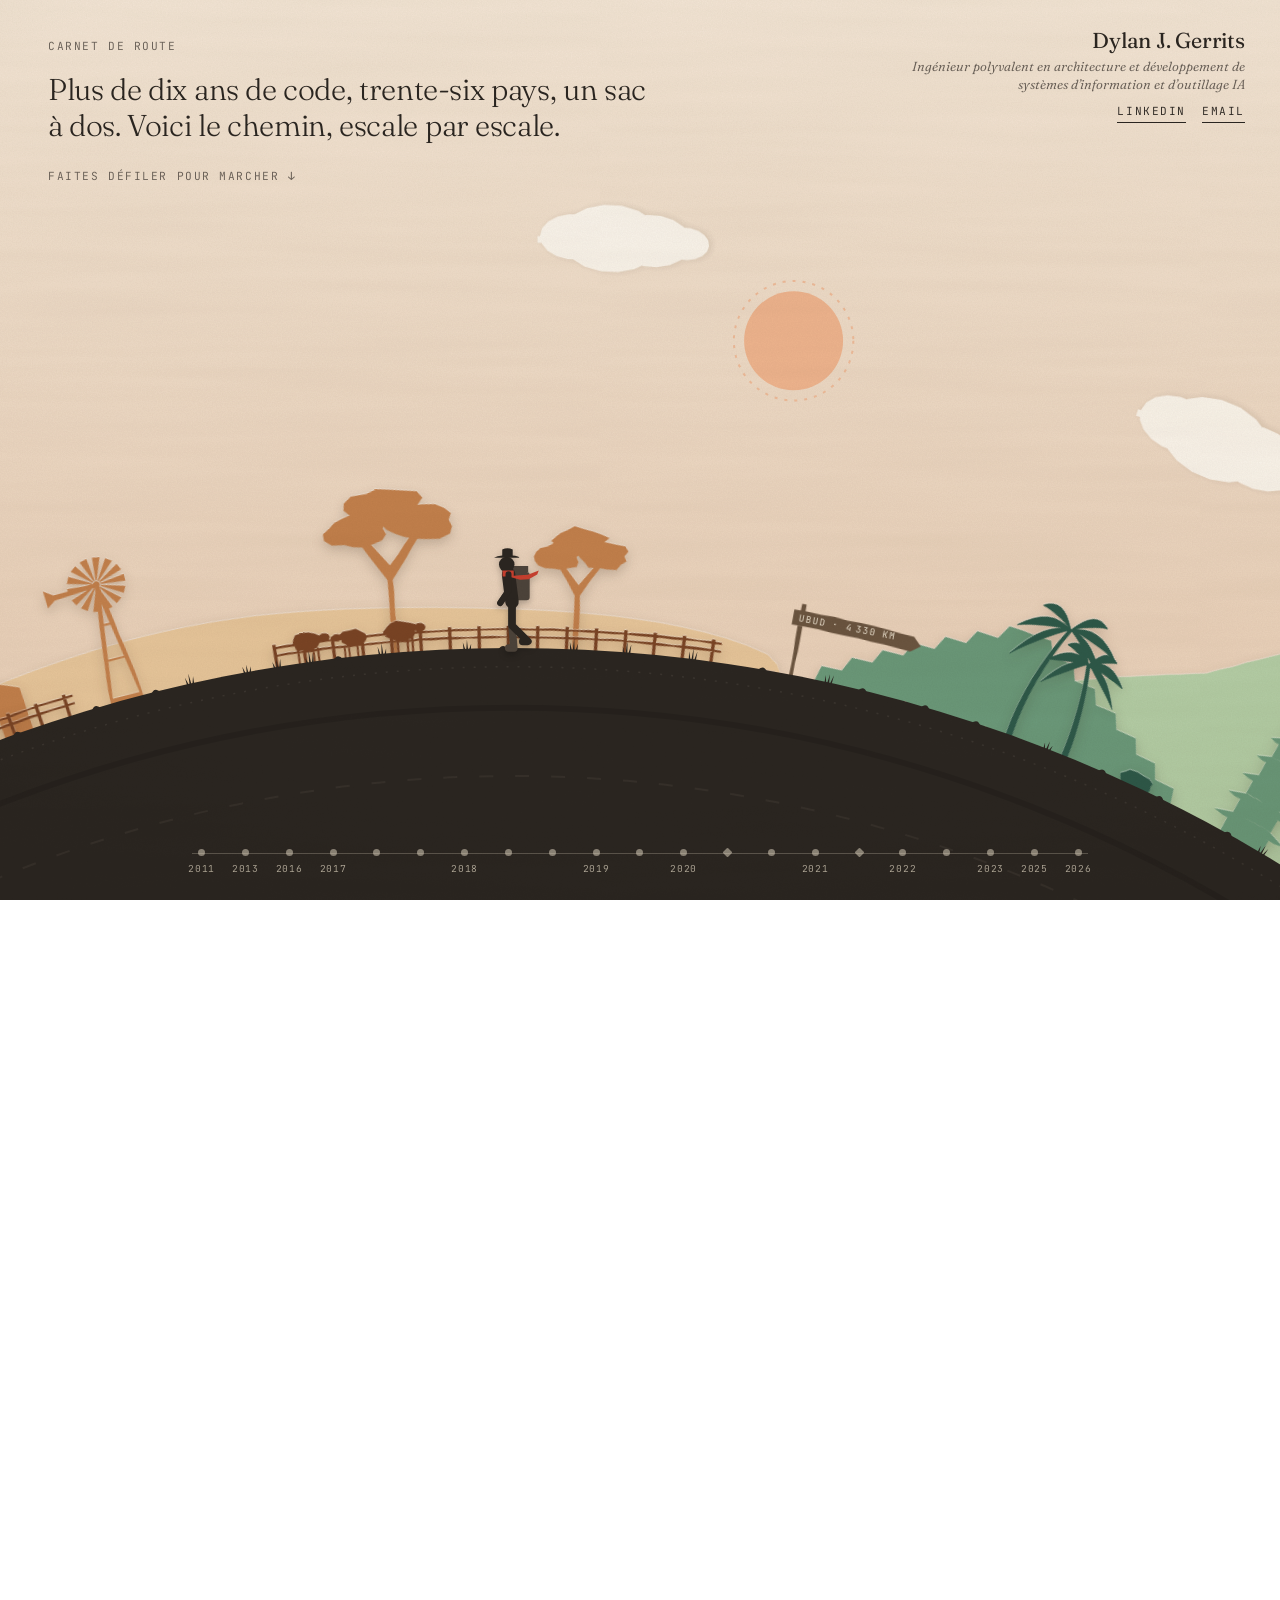
==== v2/index.html @ 13d62e0a "Add V2 walking-planet travel log prototype Paper-cut skylines per stop on a rotating planet, walking" ====
<!doctype html>
<html lang="fr">
<head>
  <meta charset="utf-8">
  <meta name="viewport" content="width=device-width, initial-scale=1">
  <title>Dylan J. Gerrits · Carnet de route</title>
  <meta name="description" content="Ingénieur polyvalent en architecture et développement de systèmes d’information et d’outillage IA. Dix ans de projets, racontés escale par escale.">
  <meta property="og:title" content="Dylan J. Gerrits · Carnet de route">
  <meta property="og:description" content="Dix ans de code, trente-six pays, un sac à dos.">
  <meta name="theme-color" content="#efe8da">
  <link rel="icon" href="data:image/svg+xml,<svg xmlns='http://www.w3.org/2000/svg' viewBox='0 0 32 32'><rect width='32' height='32' rx='7' fill='%23c8402f'/><path d='M13 7h6v6h6v6h-6v6h-6v-6H7v-6h6z' fill='%23fff'/></svg>">
  <link rel="preconnect" href="https://fonts.googleapis.com">
  <link rel="preconnect" href="https://fonts.gstatic.com" crossorigin>
  <link href="https://fonts.googleapis.com/css2?family=Fraunces:ital,opsz,wght@0,9..144,300..700;1,9..144,300..700&family=JetBrains+Mono:wght@400;600&display=swap" rel="stylesheet">
  <link rel="stylesheet" href="style.css">
</head>
<body>
  <svg id="scene" aria-hidden="true"></svg>
  <div class="paper" aria-hidden="true"></div>

  <header class="id">
    <h1 id="name"></h1>
    <p id="title"></p>
    <nav id="links" class="mono"></nav>
  </header>

  <section class="story" aria-live="polite">
    <p class="chapter mono" id="chapter"></p>
    <h2 class="tale" id="tale"></h2>
    <p class="hint mono" id="hint"></p>
  </section>

  <article class="card" id="card" hidden></article>

  <ol class="rail mono" id="rail" aria-label="Chronologie"></ol>

  <div class="track" id="track"></div>

  <script src="../data.js"></script>
  <script src="skylines.js"></script>
  <script src="app.js"></script>
</body>
</html>
---- v2/style.css ----
@property --sky1 { syntax: '<color>'; inherits: true; initial-value: #efe8da; }
@property --sky2 { syntax: '<color>'; inherits: true; initial-value: #e0d6c2; }
@property --sun { syntax: '<color>'; inherits: true; initial-value: #e8c39a; }

:root {
  --ink: #2b2621;
  --ink-soft: #2b2621b0;
  --red: #c8402f;
  --blue: #3f7fb3;
  --gold: #b88a1c;
  --card: #fbf7ee;
  --serif: 'Fraunces', Georgia, serif;
  --mono: 'JetBrains Mono', ui-monospace, monospace;
  --ease: cubic-bezier(.2, .8, .2, 1);
}

* { box-sizing: border-box; margin: 0; padding: 0; }
body {
  background: linear-gradient(to bottom, var(--sky1), var(--sky2) 70%);
  transition: --sky1 1.6s, --sky2 1.6s, --sun 1.6s;
  background-attachment: fixed;
  color: var(--ink);
  font: 350 1rem/1.55 var(--serif);
  -webkit-font-smoothing: antialiased;
}
a { color: inherit; }
.mono { font-family: var(--mono); font-size: .7rem; letter-spacing: .14em; text-transform: uppercase; }
.track { pointer-events: none; }

/* ---------- Scene ---------- */
#scene { position: fixed; inset: 0; width: 100vw; height: 100vh; display: block; }
.sun circle { fill: var(--sun); }
.sun .ring { fill: none; stroke: var(--sun); stroke-width: 2; stroke-dasharray: 3 7; opacity: .8; }
.clouds { fill: #fcf9f2; opacity: .85; filter: drop-shadow(0 3px 3px rgb(60 40 20 / .12)); }
.layer { filter: drop-shadow(0 -1px 0 rgb(255 255 255 / .35)) drop-shadow(0 5px 6px rgb(50 35 20 / .2)); }
.layer path { transition: fill 1s; }
.ground { fill: var(--ink); }
.tufts { fill: var(--ink); }
/* Paper strata inside the planet. */
.stratum { fill: none; stroke-width: 1.5; stroke: rgb(239 230 210 / .08); stroke-dasharray: 2 9; }
.stratum.s2 { stroke-dasharray: none; stroke: rgb(0 0 0 / .12); stroke-width: 6; }
.stratum.s3 { stroke: rgb(239 230 210 / .05); stroke-dasharray: 14 22; stroke-width: 2; }
.props path { fill: #6b5540; }
.props text { fill: #f3ead8; font-family: var(--mono); letter-spacing: .08em; }
.walker { filter: drop-shadow(0 2px 2px rgb(0 0 0 / .25)); }

/* Paper grain and fibres over everything. */
.paper {
  position: fixed; inset: 0; pointer-events: none; z-index: 40; mix-blend-mode: multiply; opacity: .55;
  background-image:
    url("data:image/svg+xml,<svg xmlns='http://www.w3.org/2000/svg' width='220' height='220'><filter id='n'><feTurbulence type='fractalNoise' baseFrequency='.8' numOctaves='3' seed='4'/><feColorMatrix values='0 0 0 0 .45  0 0 0 0 .38  0 0 0 0 .3  0 0 0 .22 0'/></filter><rect width='100%' height='100%' filter='url(%23n)'/></svg>"),
    url("data:image/svg+xml,<svg xmlns='http://www.w3.org/2000/svg' width='600' height='600'><filter id='f'><feTurbulence type='fractalNoise' baseFrequency='.004 .06' numOctaves='2' seed='9'/><feColorMatrix values='0 0 0 0 .5  0 0 0 0 .42  0 0 0 0 .32  0 0 0 .18 0'/></filter><rect width='100%' height='100%' filter='url(%23f)'/></svg>"),
    radial-gradient(120% 90% at 50% 40%, transparent 55%, rgb(90 60 30 / .18));
}

/* ---------- Identity, top right ---------- */
.id { position: fixed; top: 1.8rem; right: 2.2rem; z-index: 20; text-align: right; max-width: 22rem; }
.id h1 { font-weight: 400; font-size: 1.35rem; letter-spacing: -.01em; line-height: 1.1; }
.id p { font-size: .82rem; line-height: 1.35; color: var(--ink-soft); margin-top: .35rem; font-style: italic; }
.id nav { display: flex; gap: 1rem; justify-content: flex-end; margin-top: .6rem; }
.id nav a { text-decoration: none; border-bottom: 1px solid currentColor; padding-bottom: 1px; }
.id nav a:hover { color: var(--red); }

/* ---------- Narration, top left ---------- */
.story { position: fixed; top: 2.4rem; left: 3rem; z-index: 20; max-width: min(40rem, 48vw); }
.chapter { display: flex; align-items: center; flex-wrap: wrap; gap: .4rem 1rem; color: var(--ink-soft); }
.stamp {
  display: inline-block; color: var(--red); border: 2px solid var(--red); border-radius: 4px; padding: .3rem .6rem .25rem; font-weight: 600;
  transform: rotate(-4deg); box-shadow: inset 0 0 0 2px var(--sky1), inset 0 0 0 3px var(--red); opacity: .88;
}
.show .stamp { animation: stamp .55s .35s var(--ease) both; }
@keyframes stamp { from { transform: rotate(-12deg) scale(1.8); opacity: 0; } 60% { opacity: .95; } to { transform: rotate(-4deg) scale(1); opacity: .88; } }
.tale { font-weight: 300; font-size: clamp(1.45rem, 2.35vw, 2.35rem); line-height: 1.22; letter-spacing: -.012em; margin-top: 1rem; text-wrap: pretty; }
.tale span { display: inline-block; opacity: 0; transform: translateY(.35em) rotate(2deg); filter: blur(3px); }
.show .tale span { animation: word .7s var(--ease) forwards; animation-delay: calc(.15s + var(--i) * .035s); }
@keyframes word { to { opacity: 1; transform: none; filter: none; } }
.hint { margin-top: 1.4rem; color: var(--ink-soft); }
.hint .arrow { display: inline-block; animation: nudge 1.6s ease-in-out infinite; }
@keyframes nudge { 50% { transform: translateY(4px); } }
.big-links { display: flex; gap: .8rem; flex-wrap: wrap; }
.big-links a { text-decoration: none; padding: .7rem 1.2rem; border: 1.5px solid var(--ink); border-radius: 99px; background: var(--card); transition: background .3s, color .3s; }
.big-links a:hover { background: var(--ink); color: var(--card); }

/* ---------- Card: a taped note that unfolds ---------- */
.card {
  position: fixed; z-index: 20; right: 2.2rem; top: 10.5rem; width: min(24rem, 32vw); max-height: calc(100vh - 16rem); overflow: auto; overscroll-behavior: contain;
  background: var(--card); padding: 1.5rem 1.5rem 1.3rem; border-radius: 2px;
  box-shadow: 0 1px 0 rgb(255 255 255 / .6) inset, 0 12px 28px -8px rgb(60 40 20 / .35), 0 2px 5px rgb(60 40 20 / .12);
  transform-origin: 50% 0; transform: perspective(1400px) rotateX(-90deg); opacity: 0;
  scrollbar-width: thin;
}
.card::before { content: ''; position: sticky; display: block; top: -1.5rem; margin: -1.5rem auto .6rem; width: 5.5rem; height: 1.4rem; background: rgb(214 196 150 / .7); transform: rotate(-2deg); box-shadow: 0 1px 2px rgb(0 0 0 / .08); }
.card::after { content: ''; position: absolute; inset: 0; pointer-events: none; background: linear-gradient(to bottom, transparent 49.6%, rgb(120 90 50 / .09) 50%, transparent 51.5%); }
.card.show { animation: unfold .95s var(--ease) forwards; }
.card.fold { animation: foldup .25s ease-in forwards; opacity: 1; }
@keyframes unfold {
  0% { transform: perspective(1400px) rotateX(-90deg) rotate(-1deg); opacity: 0; }
  30% { opacity: 1; }
  70% { transform: perspective(1400px) rotateX(8deg) rotate(-1deg); }
  100% { transform: perspective(1400px) rotateX(0) rotate(-1deg); opacity: 1; }
}
@keyframes foldup { from { transform: perspective(1400px) rotateX(0) rotate(-1deg); opacity: 1; } to { transform: perspective(1400px) rotateX(-90deg) rotate(-1deg); opacity: 0; } }
.card .kind { display: flex; justify-content: space-between; color: var(--red); }
.card .kind span { color: var(--ink-soft); }
.card .remote { color: var(--blue); margin-top: .7rem; line-height: 1.6; letter-spacing: .08em; }
.card .remote.online { color: var(--gold); }
.entry { margin-top: 1.1rem; }
.entry + .entry { border-top: 1px dashed rgb(43 38 33 / .25); padding-top: 1rem; }
.entry h3 { font-weight: 500; font-size: 1.3rem; line-height: 1.15; }
.entry .role { font-style: italic; margin-top: .15rem; }
.entry .dates { color: var(--ink-soft); margin: .45rem 0 .5rem; display: flex; flex-wrap: wrap; gap: .4rem .6rem; align-items: center; }
.badge { border: 1px solid currentColor; border-radius: 99px; padding: .05rem .5rem; font-size: .6rem; }
.badge.remote-b { color: var(--blue); }
.entry p { font-size: .92rem; }
.entry ul { margin-top: .5rem; padding-left: 1rem; font-size: .88rem; }
.entry li { margin: .2rem 0; }
.entry li::marker { content: '✕  '; color: var(--red); font-size: .6rem; }
.parallel { margin-top: 1.1rem; border-top: 1px solid rgb(43 38 33 / .15); padding-top: .8rem; }
.parallel p { color: var(--ink-soft); margin-bottom: .4rem; }
.parallel button { display: block; width: 100%; text-align: left; background: none; border: 0; font: inherit; font-size: .88rem; color: inherit; padding: .35rem 0; cursor: pointer; }
.parallel button:hover b { color: var(--red); }
.parallel button span { display: block; color: var(--ink-soft); margin-top: .1rem; }

/* ---------- Year rail, on the ground ---------- */
.rail { position: fixed; z-index: 20; left: 50%; bottom: 1.4rem; transform: translateX(-50%); display: flex; list-style: none; width: min(56rem, 86vw); justify-content: space-between; color: #efe6d2; }
.rail::before, .rail::after { content: ''; position: absolute; left: 0; right: 0; top: .45rem; height: 1px; background: rgb(239 230 210 / .25); }
.rail::after { background: var(--red); height: 2px; top: calc(.45rem - .5px); transform-origin: left; transform: scaleX(var(--p, 0)); }
.rail li { position: relative; width: 1.2rem; height: 2rem; cursor: pointer; display: flex; justify-content: center; }
.rail li::before { content: ''; width: 7px; height: 7px; margin-top: calc(.45rem - 3.5px); border-radius: 50%; background: #efe6d2; opacity: .5; transition: transform .3s, opacity .3s, background .3s; z-index: 1; }
.rail li.formation::before { border-radius: 1px; transform: rotate(45deg); }
.rail li.done::before { background: var(--red); opacity: 1; }
.rail li.active::before { transform: scale(1.8); background: var(--red); opacity: 1; box-shadow: 0 0 0 2px var(--ink); }
.rail li.formation.active::before { transform: rotate(45deg) scale(1.8); }
.rail li span { position: absolute; top: 1rem; font-size: .6rem; letter-spacing: .08em; opacity: .7; white-space: nowrap; }
.rail li:hover::before { opacity: 1; transform: scale(1.5); }

/* ---------- Small screens: narration on top, card as a sheet ---------- */
@media (max-width: 900px), (orientation: portrait) {
  .id { top: 1rem; right: 1rem; left: 1rem; max-width: none; }
  .id p { display: none; }
  .id h1 { font-size: 1rem; }
  .id nav { margin-top: .3rem; }
  .story { top: 4.6rem; left: 1.2rem; right: 1.2rem; max-width: none; }
  .tale { font-size: clamp(1.15rem, 5vw, 1.6rem); }
  .card { left: .8rem; right: .8rem; width: auto; top: auto; bottom: 3.6rem; max-height: 34vh; padding: 1rem 1.1rem; }
  .card::before { top: -1rem; margin-top: -1rem; }
  .rail { bottom: .6rem; width: 92vw; }
  .rail li span { display: none; }
}

@media (prefers-reduced-motion: reduce) {
  *, *::before, *::after { animation-duration: .01s !important; animation-delay: 0s !important; transition-duration: .01s !important; }
}
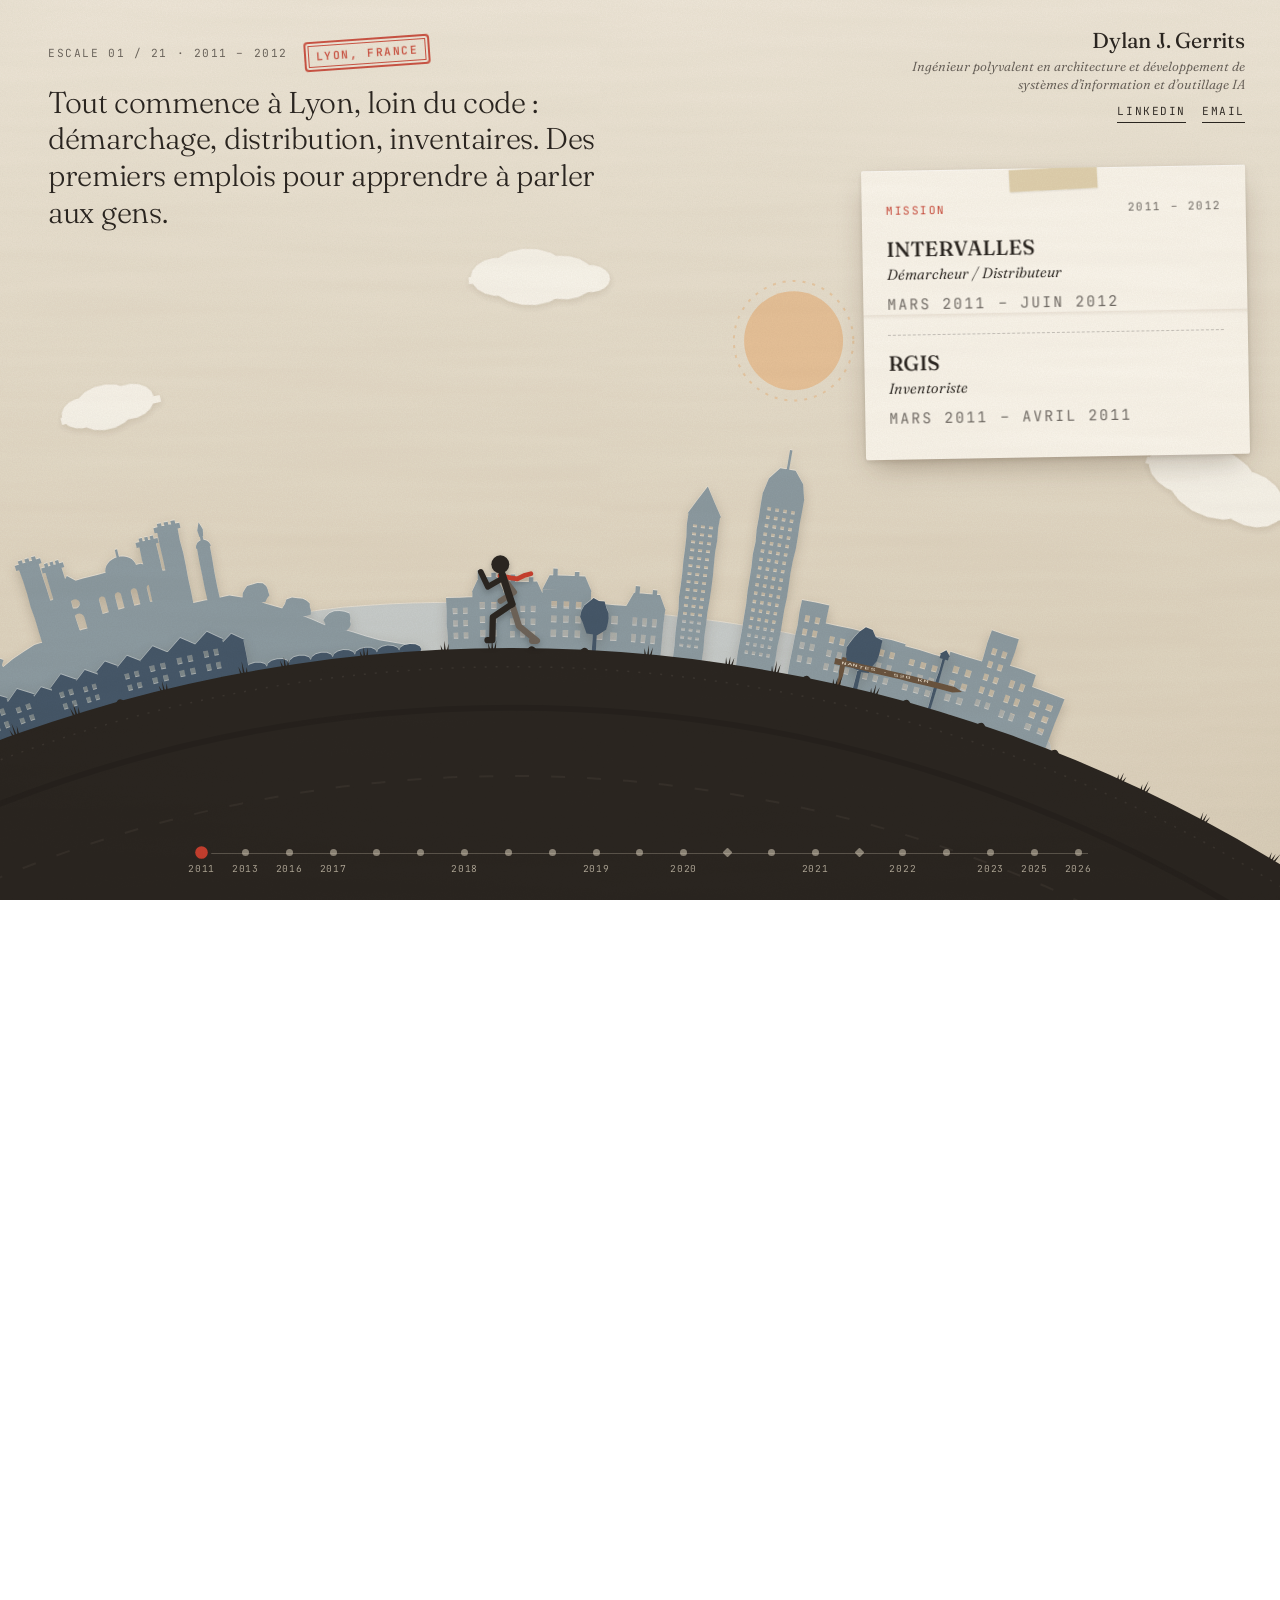
==== commit cf1bc477: "Add procedural stickman walker and pop-up scene mechanics" ====
--- a/v2/index.html
+++ b/v2/index.html
@@ -38,6 +38,7 @@
 
   <script src="../data.js"></script>
   <script src="skylines.js"></script>
+  <script src="walker.js"></script>
   <script src="app.js"></script>
 </body>
 </html>
